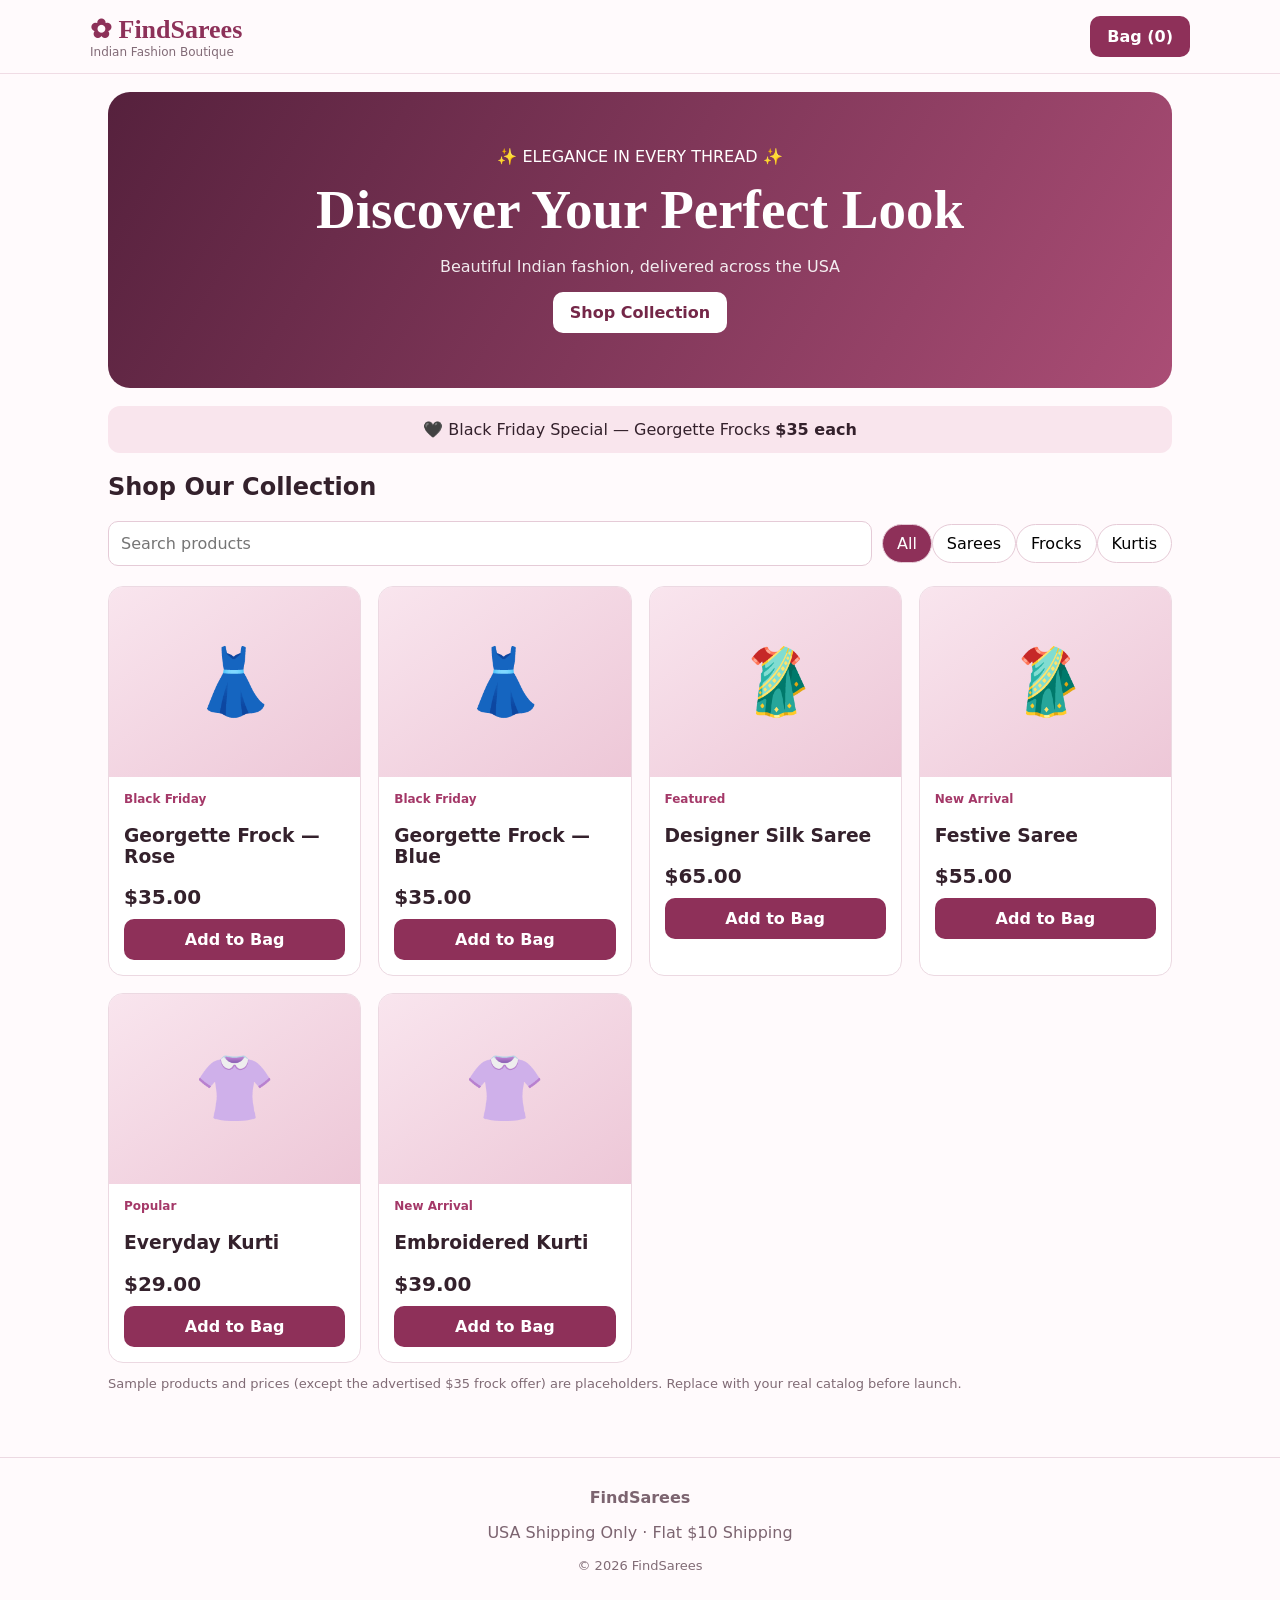
==== index.html @ bdf897e2 "Add files via upload" ====
<!doctype html><html lang="en"><head><meta charset="utf-8"><meta name="viewport" content="width=device-width,initial-scale=1,viewport-fit=cover"><meta name="theme-color" content="#742748"><meta name="description" content="FindSarees Indian fashion boutique — shop sarees, frocks and kurtis in the USA."><link rel="manifest" href="./manifest.webmanifest"><link rel="apple-touch-icon" href="./icons/icon-192.png"><title>FindSarees | Indian Fashion Boutique</title><style>
:root{font-family:system-ui,-apple-system,sans-serif;color:#34212c;background:#fffafc}*{box-sizing:border-box}body{margin:0}button,input{font:inherit}button{cursor:pointer}header{position:sticky;top:0;z-index:4;background:#fffafcf5;border-bottom:1px solid #f0dce5;padding:14px max(16px,calc((100vw - 1100px)/2));display:flex;align-items:center;justify-content:space-between}.logo{font-family:Georgia,serif;color:#8d3159;font-size:26px;font-weight:bold}.small{font-size:12px;color:#826b77}.wrap{max-width:1100px;margin:auto;padding:18px}.hero{border-radius:22px;background:linear-gradient(120deg,#56213d,#aa4d75);color:white;text-align:center;padding:55px 18px}.hero h1{font-family:Georgia,serif;font-size:clamp(32px,6vw,55px);margin:12px 0}.hero p{opacity:.9}.btn{background:#8e3059;color:white;border:0;border-radius:10px;padding:11px 17px;font-weight:700}.hero .btn{background:white;color:#742748}.sale{margin:18px 0;padding:14px;text-align:center;background:#f9e5ed;border-radius:12px}.toolbar{display:flex;gap:10px;flex-wrap:wrap;align-items:center;margin:20px 0}.search{padding:12px;border:1px solid #e5cbd7;border-radius:10px;flex:1;min-width:180px;background:white}.chip{border:1px solid #e6cbd7;background:white;border-radius:24px;padding:9px 14px}.chip.active{background:#8e3059;color:white}.grid{display:grid;grid-template-columns:repeat(auto-fit,minmax(210px,1fr));gap:17px}.item{background:white;border:1px solid #ecd9e2;border-radius:15px;overflow:hidden}.photo{height:190px;background:linear-gradient(145deg,#f9e5ee,#edc7d7);display:grid;place-items:center;font-size:65px}.detail{padding:15px}.tag{font-size:12px;color:#a43868;font-weight:bold}.price{font-size:20px;font-weight:bold}.item .btn{width:100%;margin-top:10px}.cart{position:fixed;inset:0;background:#1d1018a8;z-index:10;display:none;justify-content:flex-end}.cart.open{display:flex}.panel{background:#fffafc;width:min(100%,430px);height:100%;overflow:auto;padding:20px;box-shadow:-6px 0 30px #0002}.cartline{display:flex;justify-content:space-between;align-items:center;border-bottom:1px solid #ead5df;padding:14px 0;gap:12px}.qty button{border:1px solid #e3c5d3;background:white;border-radius:7px;padding:5px 10px}.totals{margin:24px 0;background:#f9e9f0;padding:15px;border-radius:12px}.totalrow{display:flex;justify-content:space-between;margin:9px 0}.muted{color:#806b75;font-size:13px}.footer{text-align:center;padding:30px 10px;color:#7c6470;border-top:1px solid #ecd9e2;margin-top:35px}.topline{display:flex;align-items:center;justify-content:space-between}.plain{border:0;background:transparent;font-size:25px}.install{display:none;margin-left:8px}#toast{position:fixed;bottom:20px;left:50%;transform:translateX(-50%);background:#37202d;color:white;padding:10px 20px;border-radius:12px;display:none;z-index:20}@media(max-width:500px){.hero{padding:36px 12px}.grid{grid-template-columns:repeat(2,minmax(0,1fr));gap:10px}.photo{height:145px}.detail{padding:10px}.logo{font-size:22px}.item h3{font-size:14px;min-height:38px}}
</style></head><body><header><div><div class="logo">✿ FindSarees</div><div class="small">Indian Fashion Boutique</div></div><div><button id="install" class="chip install">Install App</button><button id="cartButton" class="btn">Bag (<span id="count">0</span>)</button></div></header><main class="wrap"><section class="hero"><div>✨ ELEGANCE IN EVERY THREAD ✨</div><h1>Discover Your Perfect Look</h1><p>Beautiful Indian fashion, delivered across the USA</p><button class="btn" onclick="document.getElementById('catalog').scrollIntoView({behavior:'smooth'})">Shop Collection</button></section><div class="sale">🖤 Black Friday Special — Georgette Frocks <strong>$35 each</strong></div><section id="catalog"><h2>Shop Our Collection</h2><div class="toolbar"><input id="search" class="search" type="search" placeholder="Search products" aria-label="Search products"><div id="filters"></div></div><div id="products" class="grid"></div><p class="muted">Sample products and prices (except the advertised $35 frock offer) are placeholders. Replace with your real catalog before launch.</p></section></main><footer class="footer"><strong>FindSarees</strong><p>USA Shipping Only · Flat $10 Shipping</p><p class="muted">© <span id="year"></span> FindSarees</p></footer><div id="cart" class="cart" role="dialog" aria-modal="true" aria-label="Shopping bag"><div class="panel"><div class="topline"><h2>Your Shopping Bag</h2><button id="close" class="plain" aria-label="Close bag">×</button></div><div id="cartItems"></div><div class="totals"><div class="totalrow"><span>Subtotal</span><strong id="subtotal"></strong></div><div class="totalrow"><span>USA Shipping</span><strong id="shipping"></strong></div><hr><div class="totalrow"><strong>Estimated total</strong><strong id="total"></strong></div><p class="muted">Taxes, if applicable, are not included.</p></div><button id="copyOrder" class="btn" style="width:100%">Copy Order Summary</button><p class="muted">Checkout preview only. Payments and order submission are not connected. Do not collect payment information through this demo.</p></div></div><div id="toast" role="status"></div><script src="./app.js" defer></script></body></html>
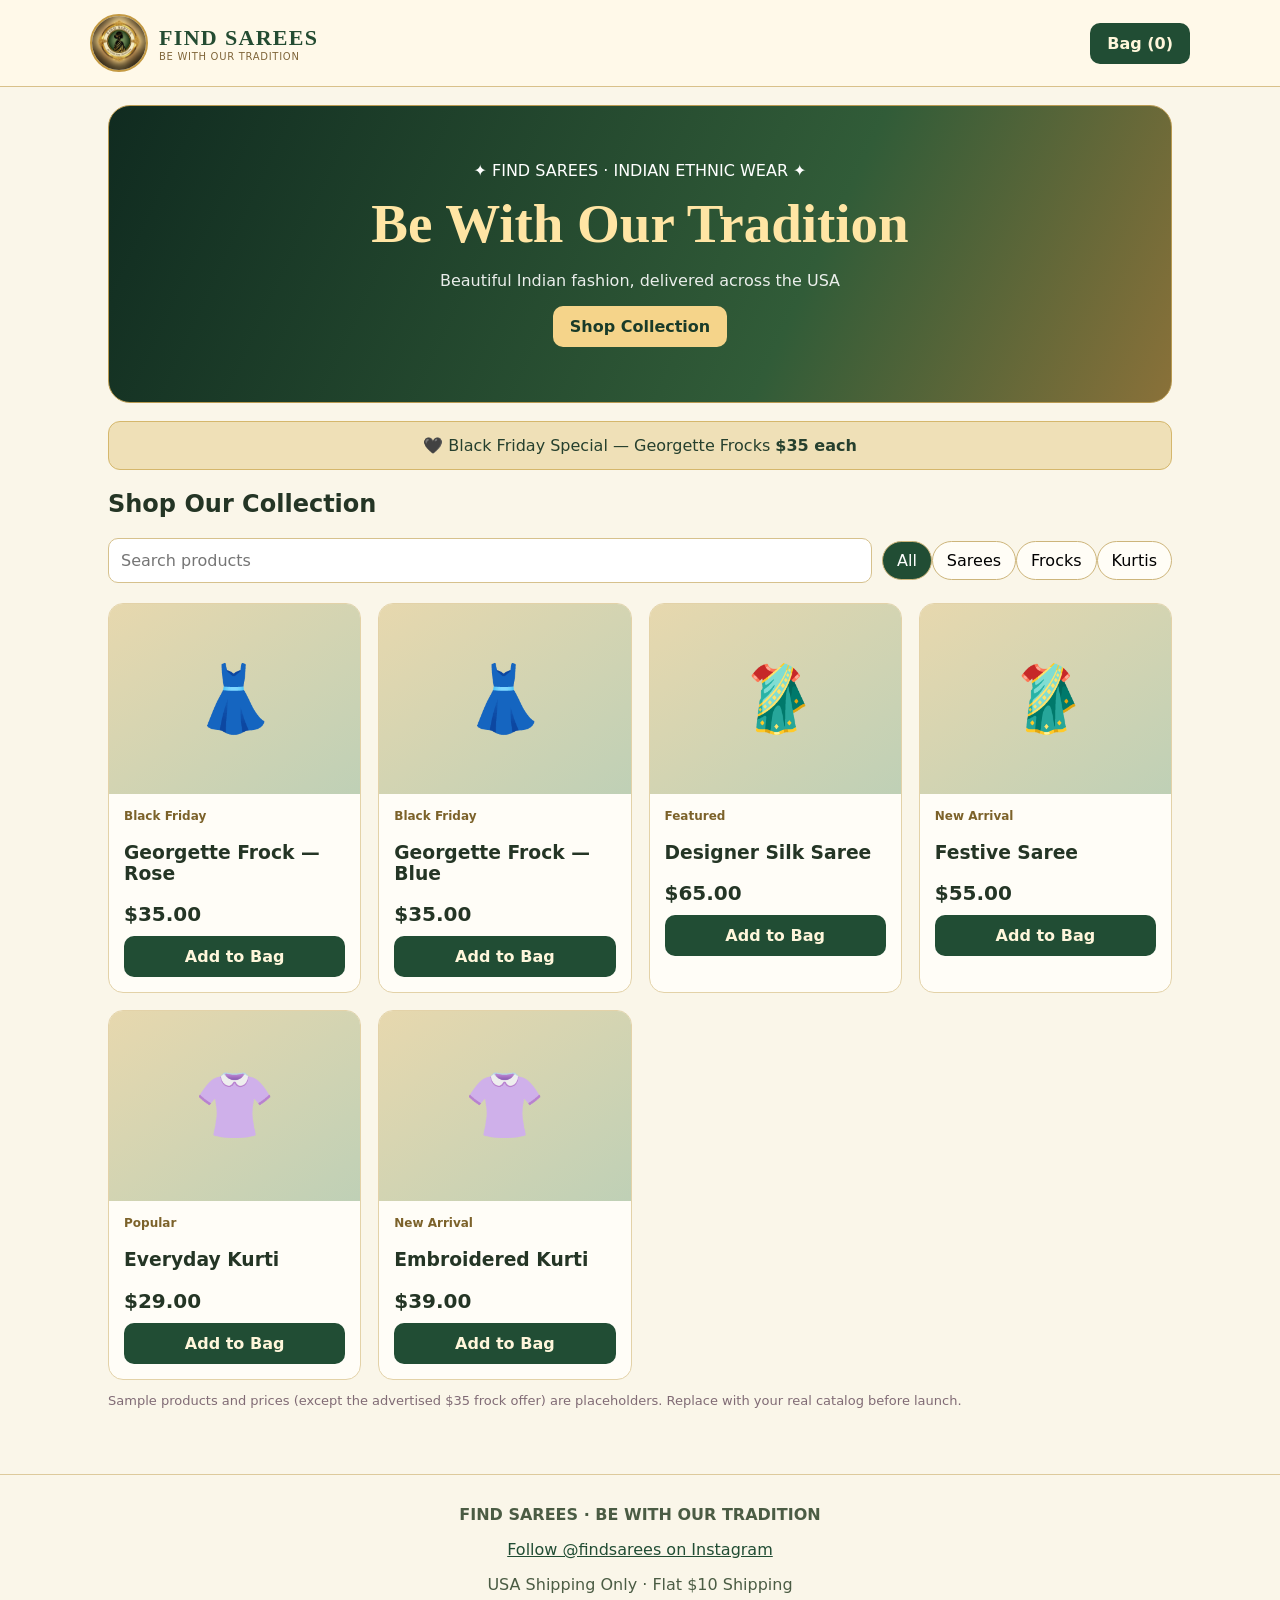
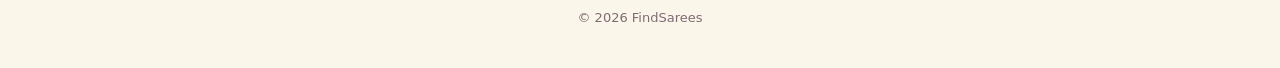
==== commit 1928bc12: "Add files via upload" ====
--- a/index.html
+++ b/index.html
@@ -1,3 +1,6 @@
-<!doctype html><html lang="en"><head><meta charset="utf-8"><meta name="viewport" content="width=device-width,initial-scale=1,viewport-fit=cover"><meta name="theme-color" content="#742748"><meta name="description" content="FindSarees Indian fashion boutique — shop sarees, frocks and kurtis in the USA."><link rel="manifest" href="./manifest.webmanifest"><link rel="apple-touch-icon" href="./icons/icon-192.png"><title>FindSarees | Indian Fashion Boutique</title><style>
-:root{font-family:system-ui,-apple-system,sans-serif;color:#34212c;background:#fffafc}*{box-sizing:border-box}body{margin:0}button,input{font:inherit}button{cursor:pointer}header{position:sticky;top:0;z-index:4;background:#fffafcf5;border-bottom:1px solid #f0dce5;padding:14px max(16px,calc((100vw - 1100px)/2));display:flex;align-items:center;justify-content:space-between}.logo{font-family:Georgia,serif;color:#8d3159;font-size:26px;font-weight:bold}.small{font-size:12px;color:#826b77}.wrap{max-width:1100px;margin:auto;padding:18px}.hero{border-radius:22px;background:linear-gradient(120deg,#56213d,#aa4d75);color:white;text-align:center;padding:55px 18px}.hero h1{font-family:Georgia,serif;font-size:clamp(32px,6vw,55px);margin:12px 0}.hero p{opacity:.9}.btn{background:#8e3059;color:white;border:0;border-radius:10px;padding:11px 17px;font-weight:700}.hero .btn{background:white;color:#742748}.sale{margin:18px 0;padding:14px;text-align:center;background:#f9e5ed;border-radius:12px}.toolbar{display:flex;gap:10px;flex-wrap:wrap;align-items:center;margin:20px 0}.search{padding:12px;border:1px solid #e5cbd7;border-radius:10px;flex:1;min-width:180px;background:white}.chip{border:1px solid #e6cbd7;background:white;border-radius:24px;padding:9px 14px}.chip.active{background:#8e3059;color:white}.grid{display:grid;grid-template-columns:repeat(auto-fit,minmax(210px,1fr));gap:17px}.item{background:white;border:1px solid #ecd9e2;border-radius:15px;overflow:hidden}.photo{height:190px;background:linear-gradient(145deg,#f9e5ee,#edc7d7);display:grid;place-items:center;font-size:65px}.detail{padding:15px}.tag{font-size:12px;color:#a43868;font-weight:bold}.price{font-size:20px;font-weight:bold}.item .btn{width:100%;margin-top:10px}.cart{position:fixed;inset:0;background:#1d1018a8;z-index:10;display:none;justify-content:flex-end}.cart.open{display:flex}.panel{background:#fffafc;width:min(100%,430px);height:100%;overflow:auto;padding:20px;box-shadow:-6px 0 30px #0002}.cartline{display:flex;justify-content:space-between;align-items:center;border-bottom:1px solid #ead5df;padding:14px 0;gap:12px}.qty button{border:1px solid #e3c5d3;background:white;border-radius:7px;padding:5px 10px}.totals{margin:24px 0;background:#f9e9f0;padding:15px;border-radius:12px}.totalrow{display:flex;justify-content:space-between;margin:9px 0}.muted{color:#806b75;font-size:13px}.footer{text-align:center;padding:30px 10px;color:#7c6470;border-top:1px solid #ecd9e2;margin-top:35px}.topline{display:flex;align-items:center;justify-content:space-between}.plain{border:0;background:transparent;font-size:25px}.install{display:none;margin-left:8px}#toast{position:fixed;bottom:20px;left:50%;transform:translateX(-50%);background:#37202d;color:white;padding:10px 20px;border-radius:12px;display:none;z-index:20}@media(max-width:500px){.hero{padding:36px 12px}.grid{grid-template-columns:repeat(2,minmax(0,1fr));gap:10px}.photo{height:145px}.detail{padding:10px}.logo{font-size:22px}.item h3{font-size:14px;min-height:38px}}
-</style></head><body><header><div><div class="logo">✿ FindSarees</div><div class="small">Indian Fashion Boutique</div></div><div><button id="install" class="chip install">Install App</button><button id="cartButton" class="btn">Bag (<span id="count">0</span>)</button></div></header><main class="wrap"><section class="hero"><div>✨ ELEGANCE IN EVERY THREAD ✨</div><h1>Discover Your Perfect Look</h1><p>Beautiful Indian fashion, delivered across the USA</p><button class="btn" onclick="document.getElementById('catalog').scrollIntoView({behavior:'smooth'})">Shop Collection</button></section><div class="sale">🖤 Black Friday Special — Georgette Frocks <strong>$35 each</strong></div><section id="catalog"><h2>Shop Our Collection</h2><div class="toolbar"><input id="search" class="search" type="search" placeholder="Search products" aria-label="Search products"><div id="filters"></div></div><div id="products" class="grid"></div><p class="muted">Sample products and prices (except the advertised $35 frock offer) are placeholders. Replace with your real catalog before launch.</p></section></main><footer class="footer"><strong>FindSarees</strong><p>USA Shipping Only · Flat $10 Shipping</p><p class="muted">© <span id="year"></span> FindSarees</p></footer><div id="cart" class="cart" role="dialog" aria-modal="true" aria-label="Shopping bag"><div class="panel"><div class="topline"><h2>Your Shopping Bag</h2><button id="close" class="plain" aria-label="Close bag">×</button></div><div id="cartItems"></div><div class="totals"><div class="totalrow"><span>Subtotal</span><strong id="subtotal"></strong></div><div class="totalrow"><span>USA Shipping</span><strong id="shipping"></strong></div><hr><div class="totalrow"><strong>Estimated total</strong><strong id="total"></strong></div><p class="muted">Taxes, if applicable, are not included.</p></div><button id="copyOrder" class="btn" style="width:100%">Copy Order Summary</button><p class="muted">Checkout preview only. Payments and order submission are not connected. Do not collect payment information through this demo.</p></div></div><div id="toast" role="status"></div><script src="./app.js" defer></script></body></html>
+<!doctype html><html lang="en"><head><meta charset="utf-8"><meta name="viewport" content="width=device-width,initial-scale=1,viewport-fit=cover"><meta name="theme-color" content="#173b29"><meta name="description" content="FindSarees Indian fashion boutique — shop sarees, frocks and kurtis in the USA."><link rel="manifest" href="./manifest.webmanifest"><link rel="apple-touch-icon" href="./icons/icon-192.png"><title>FindSarees | Indian Fashion Boutique</title><style>
+:root{font-family:system-ui,-apple-system,sans-serif;color:#34212c;background:#faf6e9}*{box-sizing:border-box}body{margin:0}button,input{font:inherit}button{cursor:pointer}header{position:sticky;top:0;z-index:4;background:#faf6e9f5;border-bottom:1px solid #f0dce5;padding:14px max(16px,calc((100vw - 1100px)/2));display:flex;align-items:center;justify-content:space-between}.logo{font-family:Georgia,serif;color:#8d3159;font-size:26px;font-weight:bold}.small{font-size:12px;color:#826b77}.wrap{max-width:1100px;margin:auto;padding:18px}.hero{border-radius:22px;background:linear-gradient(120deg,#56213d,#aa4d75);color:white;text-align:center;padding:55px 18px}.hero h1{font-family:Georgia,serif;font-size:clamp(32px,6vw,55px);margin:12px 0}.hero p{opacity:.9}.btn{background:#8e3059;color:white;border:0;border-radius:10px;padding:11px 17px;font-weight:700}.hero .btn{background:white;color:#173b29}.sale{margin:18px 0;padding:14px;text-align:center;background:#f9e5ed;border-radius:12px}.toolbar{display:flex;gap:10px;flex-wrap:wrap;align-items:center;margin:20px 0}.search{padding:12px;border:1px solid #e5cbd7;border-radius:10px;flex:1;min-width:180px;background:white}.chip{border:1px solid #e6cbd7;background:white;border-radius:24px;padding:9px 14px}.chip.active{background:#8e3059;color:white}.grid{display:grid;grid-template-columns:repeat(auto-fit,minmax(210px,1fr));gap:17px}.item{background:white;border:1px solid #ecd9e2;border-radius:15px;overflow:hidden}.photo{height:190px;background:linear-gradient(145deg,#f9e5ee,#edc7d7);display:grid;place-items:center;font-size:65px}.detail{padding:15px}.tag{font-size:12px;color:#a43868;font-weight:bold}.price{font-size:20px;font-weight:bold}.item .btn{width:100%;margin-top:10px}.cart{position:fixed;inset:0;background:#1d1018a8;z-index:10;display:none;justify-content:flex-end}.cart.open{display:flex}.panel{background:#faf6e9;width:min(100%,430px);height:100%;overflow:auto;padding:20px;box-shadow:-6px 0 30px #0002}.cartline{display:flex;justify-content:space-between;align-items:center;border-bottom:1px solid #ead5df;padding:14px 0;gap:12px}.qty button{border:1px solid #e3c5d3;background:white;border-radius:7px;padding:5px 10px}.totals{margin:24px 0;background:#f9e9f0;padding:15px;border-radius:12px}.totalrow{display:flex;justify-content:space-between;margin:9px 0}.muted{color:#806b75;font-size:13px}.footer{text-align:center;padding:30px 10px;color:#7c6470;border-top:1px solid #ecd9e2;margin-top:35px}.topline{display:flex;align-items:center;justify-content:space-between}.plain{border:0;background:transparent;font-size:25px}.install{display:none;margin-left:8px}#toast{position:fixed;bottom:20px;left:50%;transform:translateX(-50%);background:#37202d;color:white;padding:10px 20px;border-radius:12px;display:none;z-index:20}@media(max-width:500px){.hero{padding:36px 12px}.grid{grid-template-columns:repeat(2,minmax(0,1fr));gap:10px}.photo{height:145px}.detail{padding:10px}.logo{font-size:22px}.item h3{font-size:14px;min-height:38px}}
+
+:root{color:#243525;background:#faf6e9}header{background:#fff9e9f5;border-bottom:1px solid #d9c18a}.brand{display:flex;align-items:center;gap:11px}.brandmark{width:58px;height:58px;object-fit:cover;border-radius:50%;border:2px solid #c49a43}.logo{color:#244c32;font-family:Georgia,serif;letter-spacing:.06em;font-size:22px}.small{color:#80663a;letter-spacing:.07em;font-size:10px}.hero{background:linear-gradient(115deg,#102b20,#315c38 65%,#8a7139);border:1px solid #b99a51}.hero h1{color:#ffe5a4}.btn{background:#214d34;color:#fff6db}.hero .btn{background:#f5d48a;color:#193b29}.sale{background:#efe0b7;color:#26402e;border:1px solid #d5b76c}.chip{border-color:#cdb57b;background:#fffdf6}.chip.active{background:#214d34;color:#fff}.search{border-color:#d6c18d}.item{border-color:#e3d2a8;background:#fffdf7}.photo{background:linear-gradient(145deg,#e7d8ae,#bfd0b6)}.tag{color:#7c622a}.panel{background:#faf6e9}.totals{background:#eee3c8}.footer{color:#4b5c44;border-color:#ddca9c}#toast{background:#173b29}
+@media(max-width:500px){.brandmark{width:45px;height:45px}.logo{font-size:16px}.small{font-size:8px}}
+</style></head><body><header><div><div class="brand"><img src="./findsarees-logo.jpg" alt="Find Sarees ornate gold and green logo" class="brandmark"><div><div class="logo">FIND SAREES</div><div class="small">BE WITH OUR TRADITION</div></div></div></div><div><button id="install" class="chip install">Install App</button><button id="cartButton" class="btn">Bag (<span id="count">0</span>)</button></div></header><main class="wrap"><section class="hero"><div>✦ FIND SAREES · INDIAN ETHNIC WEAR ✦</div><h1>Be With Our Tradition</h1><p>Beautiful Indian fashion, delivered across the USA</p><button class="btn" onclick="document.getElementById('catalog').scrollIntoView({behavior:'smooth'})">Shop Collection</button></section><div class="sale">🖤 Black Friday Special — Georgette Frocks <strong>$35 each</strong></div><section id="catalog"><h2>Shop Our Collection</h2><div class="toolbar"><input id="search" class="search" type="search" placeholder="Search products" aria-label="Search products"><div id="filters"></div></div><div id="products" class="grid"></div><p class="muted">Sample products and prices (except the advertised $35 frock offer) are placeholders. Replace with your real catalog before launch.</p></section></main><footer class="footer"><strong>FIND SAREES · BE WITH OUR TRADITION</strong><p><a href="https://www.instagram.com/findsarees/" target="_blank" rel="noopener noreferrer" style="color:#214d34">Follow @findsarees on Instagram</a></p><p>USA Shipping Only · Flat $10 Shipping</p><p class="muted">© <span id="year"></span> FindSarees</p></footer><div id="cart" class="cart" role="dialog" aria-modal="true" aria-label="Shopping bag"><div class="panel"><div class="topline"><h2>Your Shopping Bag</h2><button id="close" class="plain" aria-label="Close bag">×</button></div><div id="cartItems"></div><div class="totals"><div class="totalrow"><span>Subtotal</span><strong id="subtotal"></strong></div><div class="totalrow"><span>USA Shipping</span><strong id="shipping"></strong></div><hr><div class="totalrow"><strong>Estimated total</strong><strong id="total"></strong></div><p class="muted">Taxes, if applicable, are not included.</p></div><button id="copyOrder" class="btn" style="width:100%">Copy Order Summary</button><p class="muted">Checkout preview only. Payments and order submission are not connected. Do not collect payment information through this demo.</p></div></div><div id="toast" role="status"></div><script src="./app.js" defer></script></body></html>
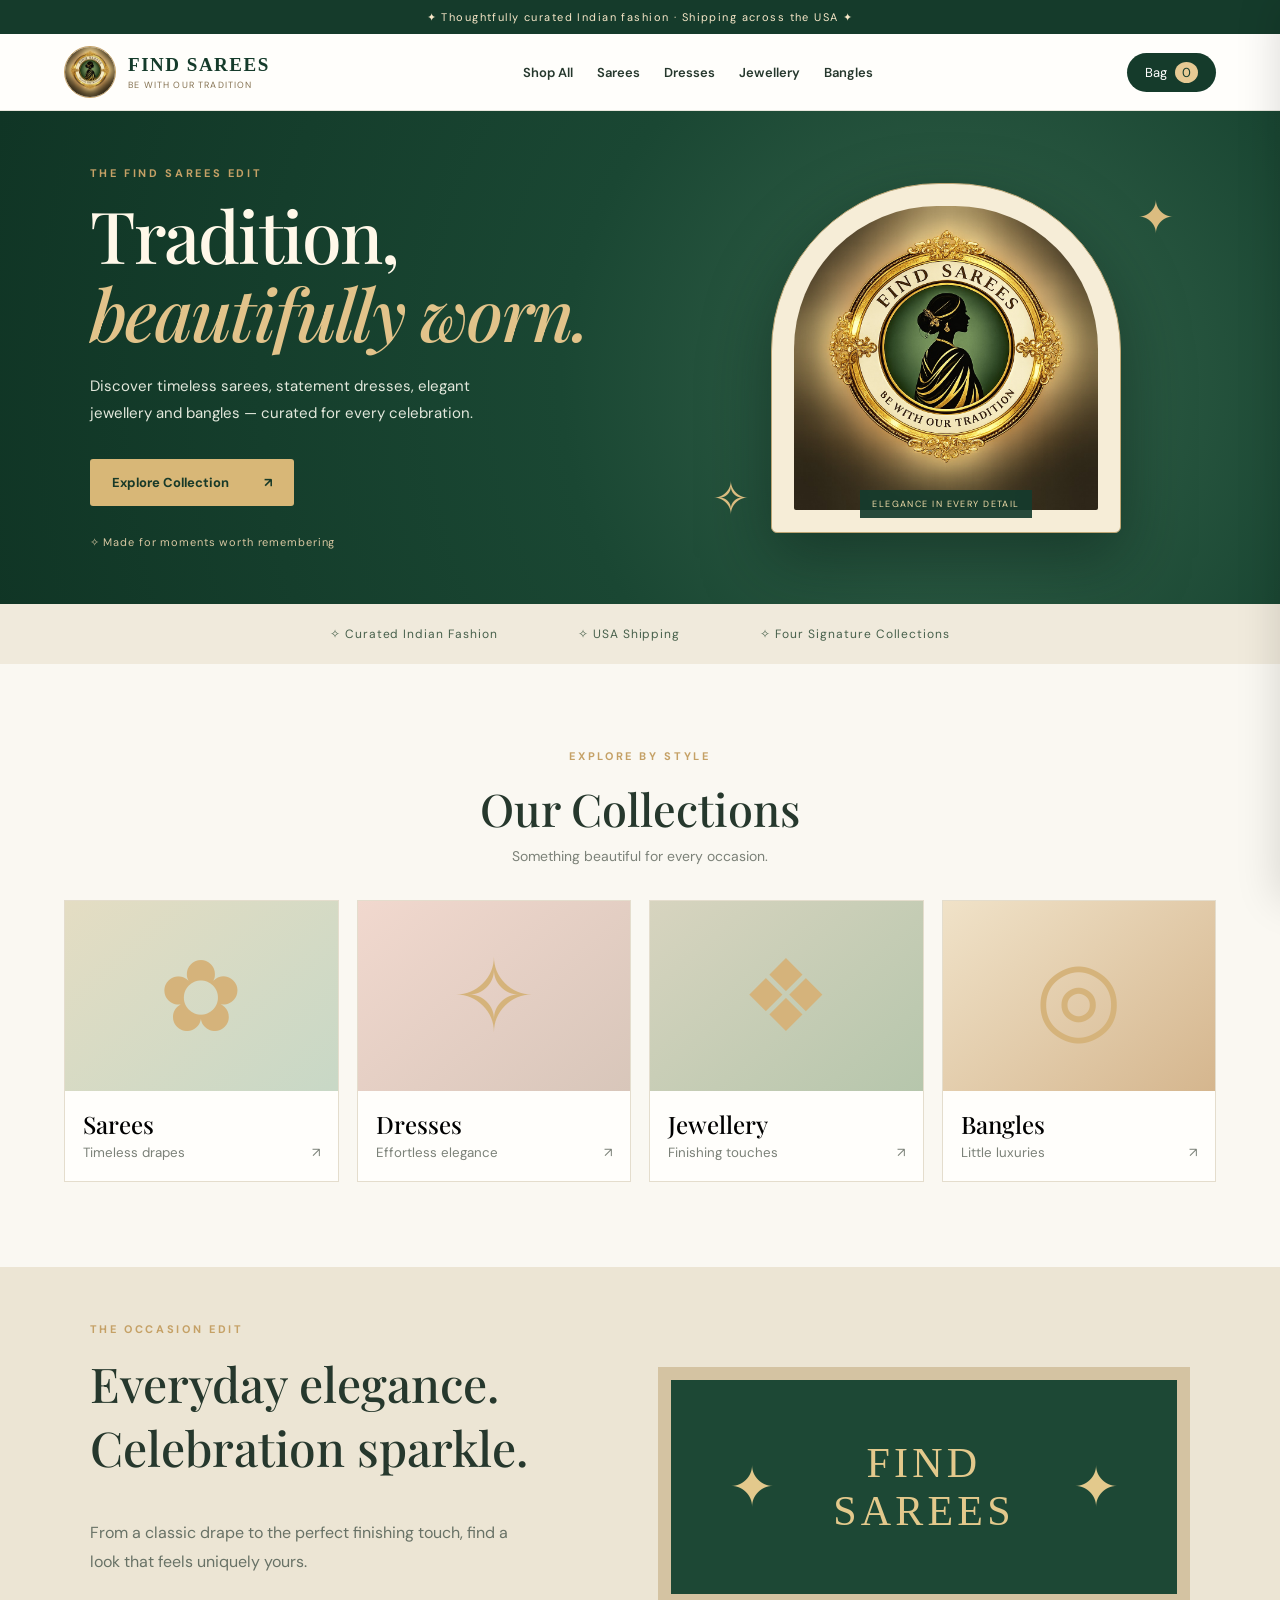
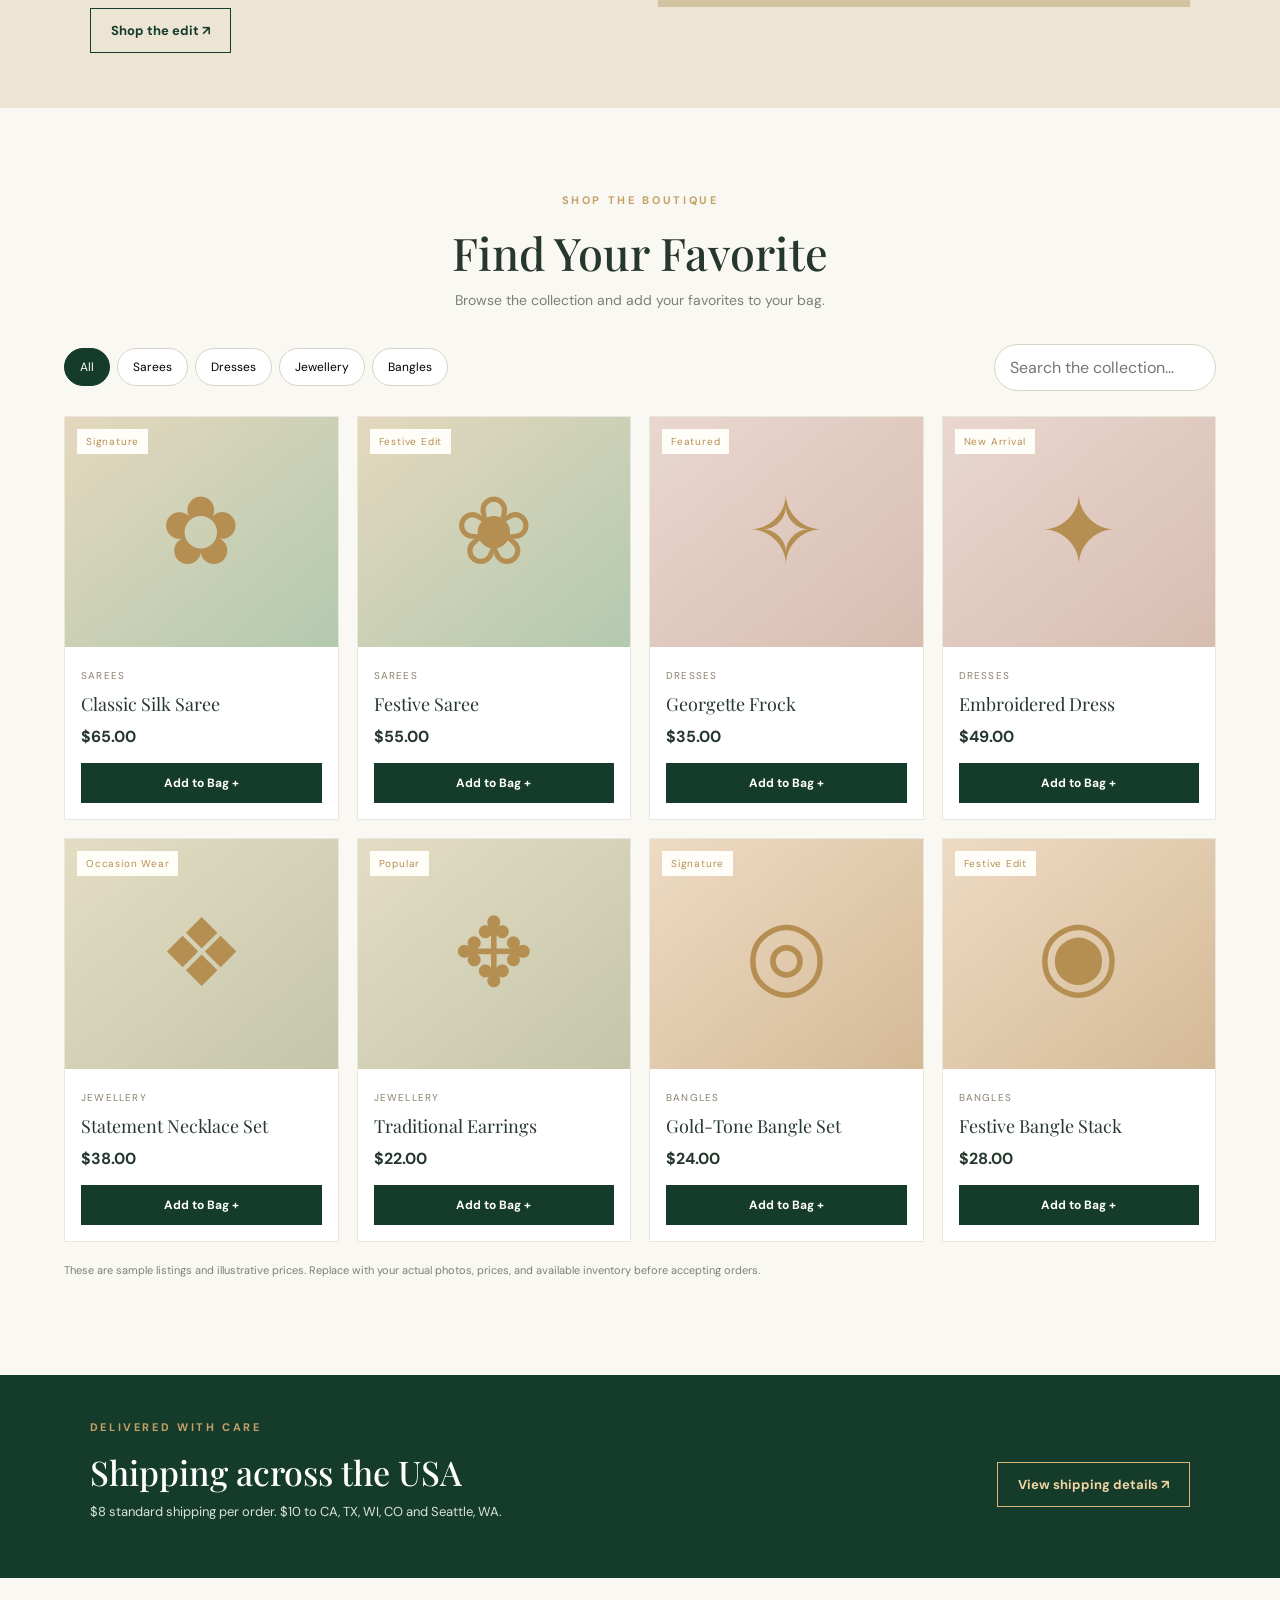
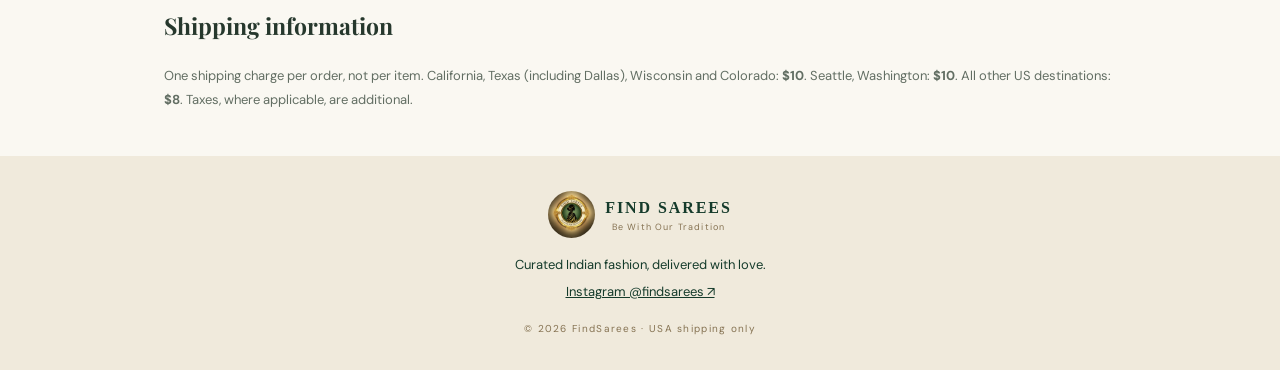
==== commit caab80e9: "Add files via upload" ====
--- a/index.html
+++ b/index.html
@@ -1,6 +1,12 @@
-<!doctype html><html lang="en"><head><meta charset="utf-8"><meta name="viewport" content="width=device-width,initial-scale=1,viewport-fit=cover"><meta name="theme-color" content="#173b29"><meta name="description" content="FindSarees Indian fashion boutique — shop sarees, frocks and kurtis in the USA."><link rel="manifest" href="./manifest.webmanifest"><link rel="apple-touch-icon" href="./icons/icon-192.png"><title>FindSarees | Indian Fashion Boutique</title><style>
-:root{font-family:system-ui,-apple-system,sans-serif;color:#34212c;background:#faf6e9}*{box-sizing:border-box}body{margin:0}button,input{font:inherit}button{cursor:pointer}header{position:sticky;top:0;z-index:4;background:#faf6e9f5;border-bottom:1px solid #f0dce5;padding:14px max(16px,calc((100vw - 1100px)/2));display:flex;align-items:center;justify-content:space-between}.logo{font-family:Georgia,serif;color:#8d3159;font-size:26px;font-weight:bold}.small{font-size:12px;color:#826b77}.wrap{max-width:1100px;margin:auto;padding:18px}.hero{border-radius:22px;background:linear-gradient(120deg,#56213d,#aa4d75);color:white;text-align:center;padding:55px 18px}.hero h1{font-family:Georgia,serif;font-size:clamp(32px,6vw,55px);margin:12px 0}.hero p{opacity:.9}.btn{background:#8e3059;color:white;border:0;border-radius:10px;padding:11px 17px;font-weight:700}.hero .btn{background:white;color:#173b29}.sale{margin:18px 0;padding:14px;text-align:center;background:#f9e5ed;border-radius:12px}.toolbar{display:flex;gap:10px;flex-wrap:wrap;align-items:center;margin:20px 0}.search{padding:12px;border:1px solid #e5cbd7;border-radius:10px;flex:1;min-width:180px;background:white}.chip{border:1px solid #e6cbd7;background:white;border-radius:24px;padding:9px 14px}.chip.active{background:#8e3059;color:white}.grid{display:grid;grid-template-columns:repeat(auto-fit,minmax(210px,1fr));gap:17px}.item{background:white;border:1px solid #ecd9e2;border-radius:15px;overflow:hidden}.photo{height:190px;background:linear-gradient(145deg,#f9e5ee,#edc7d7);display:grid;place-items:center;font-size:65px}.detail{padding:15px}.tag{font-size:12px;color:#a43868;font-weight:bold}.price{font-size:20px;font-weight:bold}.item .btn{width:100%;margin-top:10px}.cart{position:fixed;inset:0;background:#1d1018a8;z-index:10;display:none;justify-content:flex-end}.cart.open{display:flex}.panel{background:#faf6e9;width:min(100%,430px);height:100%;overflow:auto;padding:20px;box-shadow:-6px 0 30px #0002}.cartline{display:flex;justify-content:space-between;align-items:center;border-bottom:1px solid #ead5df;padding:14px 0;gap:12px}.qty button{border:1px solid #e3c5d3;background:white;border-radius:7px;padding:5px 10px}.totals{margin:24px 0;background:#f9e9f0;padding:15px;border-radius:12px}.totalrow{display:flex;justify-content:space-between;margin:9px 0}.muted{color:#806b75;font-size:13px}.footer{text-align:center;padding:30px 10px;color:#7c6470;border-top:1px solid #ecd9e2;margin-top:35px}.topline{display:flex;align-items:center;justify-content:space-between}.plain{border:0;background:transparent;font-size:25px}.install{display:none;margin-left:8px}#toast{position:fixed;bottom:20px;left:50%;transform:translateX(-50%);background:#37202d;color:white;padding:10px 20px;border-radius:12px;display:none;z-index:20}@media(max-width:500px){.hero{padding:36px 12px}.grid{grid-template-columns:repeat(2,minmax(0,1fr));gap:10px}.photo{height:145px}.detail{padding:10px}.logo{font-size:22px}.item h3{font-size:14px;min-height:38px}}
-
-:root{color:#243525;background:#faf6e9}header{background:#fff9e9f5;border-bottom:1px solid #d9c18a}.brand{display:flex;align-items:center;gap:11px}.brandmark{width:58px;height:58px;object-fit:cover;border-radius:50%;border:2px solid #c49a43}.logo{color:#244c32;font-family:Georgia,serif;letter-spacing:.06em;font-size:22px}.small{color:#80663a;letter-spacing:.07em;font-size:10px}.hero{background:linear-gradient(115deg,#102b20,#315c38 65%,#8a7139);border:1px solid #b99a51}.hero h1{color:#ffe5a4}.btn{background:#214d34;color:#fff6db}.hero .btn{background:#f5d48a;color:#193b29}.sale{background:#efe0b7;color:#26402e;border:1px solid #d5b76c}.chip{border-color:#cdb57b;background:#fffdf6}.chip.active{background:#214d34;color:#fff}.search{border-color:#d6c18d}.item{border-color:#e3d2a8;background:#fffdf7}.photo{background:linear-gradient(145deg,#e7d8ae,#bfd0b6)}.tag{color:#7c622a}.panel{background:#faf6e9}.totals{background:#eee3c8}.footer{color:#4b5c44;border-color:#ddca9c}#toast{background:#173b29}
-@media(max-width:500px){.brandmark{width:45px;height:45px}.logo{font-size:16px}.small{font-size:8px}}
-</style></head><body><header><div><div class="brand"><img src="./findsarees-logo.jpg" alt="Find Sarees ornate gold and green logo" class="brandmark"><div><div class="logo">FIND SAREES</div><div class="small">BE WITH OUR TRADITION</div></div></div></div><div><button id="install" class="chip install">Install App</button><button id="cartButton" class="btn">Bag (<span id="count">0</span>)</button></div></header><main class="wrap"><section class="hero"><div>✦ FIND SAREES · INDIAN ETHNIC WEAR ✦</div><h1>Be With Our Tradition</h1><p>Beautiful Indian fashion, delivered across the USA</p><button class="btn" onclick="document.getElementById('catalog').scrollIntoView({behavior:'smooth'})">Shop Collection</button></section><div class="sale">🖤 Black Friday Special — Georgette Frocks <strong>$35 each</strong></div><section id="catalog"><h2>Shop Our Collection</h2><div class="toolbar"><input id="search" class="search" type="search" placeholder="Search products" aria-label="Search products"><div id="filters"></div></div><div id="products" class="grid"></div><p class="muted">Sample products and prices (except the advertised $35 frock offer) are placeholders. Replace with your real catalog before launch.</p></section></main><footer class="footer"><strong>FIND SAREES · BE WITH OUR TRADITION</strong><p><a href="https://www.instagram.com/findsarees/" target="_blank" rel="noopener noreferrer" style="color:#214d34">Follow @findsarees on Instagram</a></p><p>USA Shipping Only · Flat $10 Shipping</p><p class="muted">© <span id="year"></span> FindSarees</p></footer><div id="cart" class="cart" role="dialog" aria-modal="true" aria-label="Shopping bag"><div class="panel"><div class="topline"><h2>Your Shopping Bag</h2><button id="close" class="plain" aria-label="Close bag">×</button></div><div id="cartItems"></div><div class="totals"><div class="totalrow"><span>Subtotal</span><strong id="subtotal"></strong></div><div class="totalrow"><span>USA Shipping</span><strong id="shipping"></strong></div><hr><div class="totalrow"><strong>Estimated total</strong><strong id="total"></strong></div><p class="muted">Taxes, if applicable, are not included.</p></div><button id="copyOrder" class="btn" style="width:100%">Copy Order Summary</button><p class="muted">Checkout preview only. Payments and order submission are not connected. Do not collect payment information through this demo.</p></div></div><div id="toast" role="status"></div><script src="./app.js" defer></script></body></html>
+<!doctype html><html lang="en"><head><meta charset="utf-8"><meta name="viewport" content="width=device-width,initial-scale=1"><meta name="theme-color" content="#153b2b"><meta name="description" content="FindSarees | Sarees, dresses, jewellery and bangles. Indian fashion across the USA."><link rel="manifest" href="./manifest.webmanifest"><link rel="apple-touch-icon" href="./icons/icon-192.png"><title>FindSarees — Be With Our Tradition</title><link rel="preconnect" href="https://fonts.googleapis.com"><link rel="preconnect" href="https://fonts.gstatic.com" crossorigin><link href="https://fonts.googleapis.com/css2?family=DM+Sans:wght@400;500;600;700&family=Playfair+Display:wght@500;600;700&display=swap" rel="stylesheet"><link rel="stylesheet" href="./style.css"></head><body>
+<div class="announcement">✦ Thoughtfully curated Indian fashion · Shipping across the USA ✦</div>
+<header class="header"><a class="brand" href="#home"><img src="./findsarees-logo.jpg" alt="FindSarees logo"><span><b>FIND SAREES</b><small>BE WITH OUR TRADITION</small></span></a><nav class="desktop-nav" aria-label="Shop categories"><a href="#catalog" data-nav="All">Shop All</a><a href="#catalog" data-nav="Sarees">Sarees</a><a href="#catalog" data-nav="Dresses">Dresses</a><a href="#catalog" data-nav="Jewellery">Jewellery</a><a href="#catalog" data-nav="Bangles">Bangles</a></nav><div class="header-actions"><button id="install" class="text-button" hidden>Install</button><button id="openCart" class="bag-btn" aria-label="Open shopping bag">Bag <span id="bagCount">0</span></button></div></header>
+<main id="home"><section class="hero"><div class="hero-content"><p class="eyebrow">THE FIND SAREES EDIT</p><h1>Tradition,<br><em>beautifully worn.</em></h1><p>Discover timeless sarees, statement dresses, elegant jewellery and bangles — curated for every celebration.</p><a href="#catalog" class="gold-button">Explore Collection <span aria-hidden="true">↗</span></a><div class="hero-note">✧ Made for moments worth remembering</div></div><div class="hero-art"><div class="art-frame"><img src="./findsarees-logo.jpg" alt="FindSarees brand emblem"><div class="art-caption">ELEGANCE IN EVERY DETAIL</div></div><span class="sparkle s1">✦</span><span class="sparkle s2">✧</span></div></section>
+<section class="promise" aria-label="Shopping benefits"><span>✧ Curated Indian Fashion</span><span>✧ USA Shipping</span><span>✧ Four Signature Collections</span></section>
+<section class="section" id="collections"><div class="section-head"><p class="eyebrow">EXPLORE BY STYLE</p><h2>Our Collections</h2><p>Something beautiful for every occasion.</p></div><div class="category-grid"><button class="category-card" data-category="Sarees"><span class="category-art sarees">✿</span><strong>Sarees</strong><small>Timeless drapes <span>↗</span></small></button><button class="category-card" data-category="Dresses"><span class="category-art dresses">✧</span><strong>Dresses</strong><small>Effortless elegance <span>↗</span></small></button><button class="category-card" data-category="Jewellery"><span class="category-art jewellery">❖</span><strong>Jewellery</strong><small>Finishing touches <span>↗</span></small></button><button class="category-card" data-category="Bangles"><span class="category-art bangles">◎</span><strong>Bangles</strong><small>Little luxuries <span>↗</span></small></button></div></section>
+<section class="feature"><div><p class="eyebrow">THE OCCASION EDIT</p><h2>Everyday elegance.<br>Celebration sparkle.</h2><p>From a classic drape to the perfect finishing touch, find a look that feels uniquely yours.</p><a class="outline-button" href="#catalog">Shop the edit ↗</a></div><div class="feature-pattern">✦<span>FIND<br>SAREES</span>✦</div></section>
+<section class="section catalog-section" id="catalog"><div class="section-head"><p class="eyebrow">SHOP THE BOUTIQUE</p><h2>Find Your Favorite</h2><p>Browse the collection and add your favorites to your bag.</p></div><div class="catalog-tools"><div class="filters" id="filters" aria-label="Filter products"></div><input id="search" type="search" placeholder="Search the collection..." aria-label="Search products"></div><div id="productGrid" class="product-grid"></div><p class="demo-note">These are sample listings and illustrative prices. Replace with your actual photos, prices, and available inventory before accepting orders.</p></section>
+<section class="shipping-banner"><div><p class="eyebrow">DELIVERED WITH CARE</p><h2>Shipping across the USA</h2><p>$8 standard shipping per order. $10 to CA, TX, WI, CO and Seattle, WA.</p></div><a href="#shipping-info" class="outline-button">View shipping details ↗</a></section>
+<section class="shipping-info" id="shipping-info"><h3>Shipping information</h3><p>One shipping charge per order, not per item. California, Texas (including Dallas), Wisconsin and Colorado: <b>$10</b>. Seattle, Washington: <b>$10</b>. All other US destinations: <b>$8</b>. Taxes, where applicable, are additional.</p></section></main>
+<footer><div><img src="./findsarees-logo.jpg" alt="FindSarees"><div><b>FIND SAREES</b><small>Be With Our Tradition</small></div></div><p>Curated Indian fashion, delivered with love.</p><a href="https://www.instagram.com/findsarees/" target="_blank" rel="noopener noreferrer">Instagram @findsarees ↗</a><small>© <span id="year"></span> FindSarees · USA shipping only</small></footer>
+<div class="overlay" id="overlay" hidden></div><aside id="cartDrawer" class="cart-drawer" role="dialog" aria-modal="true" aria-label="Shopping bag" aria-hidden="true"><div class="drawer-top"><div><p class="eyebrow">YOUR SELECTION</p><h2>Shopping Bag <span id="cartCount">(0)</span></h2></div><button id="closeCart" class="close-btn" aria-label="Close shopping bag">×</button></div><div id="cartItems" class="cart-items"></div><div class="cart-bottom"><label for="shipState">Shipping destination (USA)</label><select id="shipState"></select><label for="shipCity">City (required for Washington)</label><input id="shipCity" type="text" placeholder="e.g. Seattle"><p id="shipMessage" class="ship-message"></p><div class="summary-line"><span>Subtotal</span><b id="subtotal">$0.00</b></div><div class="summary-line"><span>Shipping</span><b id="shipping">—</b></div><div class="summary-line grand"><span>Estimated total</span><b id="total">$0.00</b></div><p class="tax-note">Taxes are not included. Final shipping must be verified at checkout.</p><button id="copyOrder" class="checkout-btn">Copy Order Summary</button><p class="demo-note">Demo storefront only. Payments are not connected. Do not collect card details here.</p></div></aside><div id="toast" role="status" aria-live="polite"></div><script src="./app.js" defer></script></body></html>
--- a/style.css
+++ b/style.css
@@ -0,0 +1 @@
+:root{--green:#153b2b;--green2:#23533b;--gold:#c5a166;--cream:#faf8f2;--ink:#26382d;--muted:#7b8178;--line:#e8e6dd}*{box-sizing:border-box}html{scroll-behavior:smooth}body{margin:0;background:var(--cream);color:var(--ink);font-family:'DM Sans',sans-serif}button,input,select{font:inherit}button{cursor:pointer}a{color:inherit;text-decoration:none}h1,h2,h3,p{margin-top:0}h1,h2,h3{font-family:'Playfair Display',Georgia,serif}.announcement{background:var(--green);color:#f7e7c8;text-align:center;font-size:11px;letter-spacing:.13em;padding:10px}.header{background:#fffefb;position:sticky;top:0;z-index:20;display:flex;align-items:center;justify-content:space-between;padding:12px max(5%,calc((100vw - 1200px)/2));border-bottom:1px solid var(--line);gap:18px}.brand{display:flex;align-items:center;gap:12px;flex-shrink:0}.brand img{height:52px;width:52px;object-fit:cover;border-radius:50%;border:1px solid var(--gold)}.brand b{font-family:Georgia,serif;font-size:19px;letter-spacing:.08em;color:var(--green)}.brand small,footer small{display:block;font-size:9px;letter-spacing:.13em;color:#857252;margin-top:3px}.desktop-nav{display:flex;gap:24px;font-size:13px;font-weight:600}.desktop-nav a:hover{color:#a77c37}.header-actions{display:flex;gap:12px;align-items:center}.bag-btn{background:var(--green);color:white;border:0;border-radius:100px;padding:11px 18px;font-size:13px;white-space:nowrap}.bag-btn span{background:#e6c993;color:var(--green);border-radius:50%;padding:2px 7px;margin-left:5px}.text-button{background:transparent;border:0;color:var(--green);font-size:13px}.hero{min-height:490px;background:radial-gradient(circle at 75% 55%,#35644b 0%,#1a4733 40%,#103525 100%);color:#fff8e9;display:grid;grid-template-columns:1.15fr 1fr;align-items:center;overflow:hidden;padding:55px max(7%,calc((100vw - 1150px)/2));gap:50px}.eyebrow{font-size:11px;letter-spacing:.24em;font-weight:700;color:var(--gold);margin-bottom:15px}.hero h1{font-size:clamp(42px,5.6vw,78px);line-height:1.09;letter-spacing:-.025em;margin-bottom:22px;font-weight:500}.hero h1 em{font-weight:500;color:#e2c38a}.hero-content>p:not(.eyebrow){max-width:440px;color:#e3e8dc;line-height:1.8;font-size:15px}.gold-button{display:inline-flex;align-items:center;gap:35px;background:#d8b777;color:#183a29;padding:15px 22px;font-weight:700;font-size:13px;margin-top:17px;border-radius:3px}.hero-note{font-size:11px;color:#d8c7a2;margin-top:29px;letter-spacing:.08em}.hero-art{position:relative;display:grid;place-items:center;min-height:380px}.art-frame{width:min(100%,350px);aspect-ratio:1;border-radius:48% 48% 6px 6px;border:1px solid #bda574;background:#f6edd7;display:grid;place-items:center;padding:22px;box-shadow:0 25px 65px #071e1680;position:relative}.art-frame img{width:100%;height:100%;object-fit:cover;border-radius:47% 47% 2px 2px}.art-caption{position:absolute;bottom:14px;background:#143b2ce8;color:#f0dca9;padding:8px 12px;font-size:9px;letter-spacing:.16em}.sparkle{position:absolute;color:#dbbc80;font-size:45px}.s1{top:20px;right:15px}.s2{bottom:20px;left:10px}.promise{display:flex;justify-content:center;gap:80px;padding:22px 15px;background:#f0eadc;color:#47604b;font-size:12px;letter-spacing:.08em}.section{max-width:1200px;margin:0 auto;padding:85px 24px}.section-head{text-align:center;margin-bottom:35px}.section-head h2{font-size:clamp(30px,4vw,45px);font-weight:500;margin-bottom:9px}.section-head>p:last-child{color:var(--muted);font-size:14px}.category-grid{display:grid;grid-template-columns:repeat(4,1fr);gap:18px}.category-card{text-align:left;border:1px solid #e4ddcd;background:#fffefb;padding:0 0 20px;overflow:hidden}.category-card:hover{transform:translateY(-3px);box-shadow:0 12px 28px #152c1d18}.category-art{display:grid;place-items:center;height:190px;font-family:Georgia,serif;font-size:100px;color:#d5b37b}.sarees{background:linear-gradient(140deg,#e4ddc3,#c8d8c6)}.dresses{background:linear-gradient(140deg,#f1d8ce,#d8c6ba)}.jewellery{background:linear-gradient(140deg,#d7d4bf,#b6c6ac)}.bangles{background:linear-gradient(140deg,#f0e2c8,#d5b68e)}.category-card strong{display:block;font-family:'Playfair Display',serif;font-size:24px;font-weight:500;margin:17px 18px 4px}.category-card small{display:flex;justify-content:space-between;margin:0 18px;color:var(--muted)}.feature{background:#ece5d4;display:grid;grid-template-columns:1fr 1fr;align-items:center;gap:35px;padding:55px max(7%,calc((100vw - 1150px)/2))}.feature h2{font-size:clamp(30px,4vw,48px);font-weight:500}.feature p:not(.eyebrow){line-height:1.8;color:#687266;max-width:420px}.outline-button{display:inline-block;border:1px solid var(--green);color:var(--green);padding:13px 20px;font-size:13px;font-weight:700;margin-top:15px}.feature-pattern{background:#1d4835;color:#e3c98c;min-height:240px;display:flex;justify-content:space-evenly;align-items:center;font-size:55px;border:13px solid #d4c3a2}.feature-pattern span{font:42px Georgia,serif;text-align:center;letter-spacing:.1em}.catalog-tools{display:flex;justify-content:space-between;gap:15px;margin:35px 0 25px;align-items:center}.filters{display:flex;gap:7px;flex-wrap:wrap}.filters button{border:1px solid #d8d4c7;background:#fff;padding:10px 15px;border-radius:30px;font-size:12px}.filters button.active{background:var(--green);color:white;border-color:var(--green)}#search{padding:12px 15px;border:1px solid #d8d4c7;border-radius:30px;background:white;min-width:200px}.product-grid{display:grid;grid-template-columns:repeat(4,1fr);gap:18px}.product{background:#fff;border:1px solid var(--line);overflow:hidden}.product-art{height:230px;display:grid;place-items:center;font-family:Georgia,serif;font-size:95px;color:#b58e52;position:relative}.product-art.saree{background:linear-gradient(140deg,#e4d8bd,#b3c9ae)}.product-art.dress{background:linear-gradient(140deg,#e9d7cf,#d7bdb0)}.product-art.jewel{background:linear-gradient(140deg,#e3ddc3,#c4c5a9)}.product-art.bangle{background:linear-gradient(140deg,#eedbc4,#d4b996)}.product-art small{position:absolute;left:12px;top:12px;background:#fffdf8;padding:6px 9px;font:10px 'DM Sans',sans-serif;letter-spacing:.08em}.product-detail{padding:16px}.product-detail>small{color:#8a826d;font-size:10px;letter-spacing:.12em}.product-detail h3{font:18px 'Playfair Display',serif;margin:8px 0 10px}.product-detail .price{font-weight:700;font-size:16px}.product-detail button{width:100%;margin-top:16px;background:var(--green);color:white;border:0;padding:12px;font-size:12px;font-weight:700}.demo-note{font-size:11px;color:#7a8179;line-height:1.6}.catalog-section>.demo-note{margin-top:20px}.shipping-banner{background:var(--green);color:white;padding:45px max(7%,calc((100vw - 1150px)/2));display:flex;justify-content:space-between;align-items:center;gap:25px}.shipping-banner h2{font-size:34px;font-weight:500;margin-bottom:8px}.shipping-banner p:last-child{color:#d9e4d9;font-size:13px}.shipping-banner .outline-button{border-color:#d8b777;color:#f1d5a3;white-space:nowrap}.shipping-info{max-width:1000px;padding:32px 24px;margin:auto}.shipping-info h3{font-size:23px}.shipping-info p{font-size:13px;line-height:1.8;color:#626e63}footer{background:#f0eadc;text-align:center;padding:35px 20px;color:var(--green)}footer>div{display:flex;justify-content:center;align-items:center;gap:10px}footer img{width:47px;height:47px;border-radius:50%;object-fit:cover}footer b{font-family:Georgia,serif;letter-spacing:.12em}footer p{margin:18px 0 10px;font-size:13px}footer a{display:block;font-size:13px;text-decoration:underline;margin-bottom:22px}footer>small{font-size:10px}.overlay{position:fixed;inset:0;background:#061d15aa;z-index:29}.cart-drawer{position:fixed;right:0;top:0;bottom:0;width:min(100%,470px);background:#fffefb;z-index:30;display:flex;flex-direction:column;transform:translateX(102%);transition:transform .25s;box-shadow:-12px 0 40px #0002}.cart-drawer.open{transform:translateX(0)}.drawer-top{display:flex;align-items:start;justify-content:space-between;padding:25px;border-bottom:1px solid var(--line)}.drawer-top h2{margin:0;font-size:27px}.close-btn{border:0;background:none;font-size:32px}.cart-items{flex:1;overflow:auto;padding:10px 25px}.cart-item{display:flex;justify-content:space-between;gap:12px;border-bottom:1px solid var(--line);padding:18px 0}.cart-item h3{font-size:17px;margin-bottom:7px}.cart-item small{color:var(--muted)}.qty{display:flex;align-items:center;gap:9px;margin-top:10px}.qty button{background:#f2eee4;border:0;width:27px;height:27px}.cart-bottom{padding:20px 25px;overflow:auto;border-top:1px solid var(--line)}.cart-bottom label{font-size:12px;font-weight:700;display:block;margin-bottom:7px}.cart-bottom select,.cart-bottom input{width:100%;padding:10px;border:1px solid #d9d8ce;background:white;margin-bottom:12px}.ship-message{font-size:11px;color:#8a5b22;margin:0 0 10px}.summary-line{display:flex;justify-content:space-between;font-size:13px;margin:10px 0}.summary-line.grand{border-top:1px solid var(--line);padding-top:13px;font-size:17px}.tax-note{font-size:11px;color:var(--muted)}.checkout-btn{width:100%;border:0;background:var(--green);color:white;padding:15px;font-weight:700}.cart-bottom>.demo-note{text-align:center;margin-top:12px}#toast{position:fixed;bottom:20px;left:50%;transform:translateX(-50%);z-index:50;background:#183b2b;color:white;padding:12px 18px;border-radius:8px;display:none;font-size:13px}@media(max-width:900px){.desktop-nav{display:none}.hero{grid-template-columns:1fr 1fr;padding:50px 5%;gap:20px}.category-grid,.product-grid{grid-template-columns:repeat(2,1fr)}.promise{gap:18px;flex-wrap:wrap}.feature{padding:45px 5%}}@media(max-width:600px){.header{padding:10px 14px}.brand img{width:42px;height:42px}.brand b{font-size:15px}.brand small{font-size:7px}.hero{grid-template-columns:1fr;min-height:0;padding:54px 24px 38px}.hero h1{font-size:49px}.hero-art{min-height:240px}.art-frame{width:230px}.sparkle{font-size:27px}.promise{font-size:10px;gap:12px}.section{padding:55px 15px}.category-grid,.product-grid{gap:10px}.category-art{height:130px;font-size:70px}.category-card strong{font-size:20px;margin:12px 10px 4px}.category-card small{margin:0 10px;font-size:10px}.feature{grid-template-columns:1fr;padding:45px 20px}.feature-pattern{min-height:170px}.catalog-tools{display:block}#search{width:100%;margin-top:13px}.filters{gap:5px}.filters button{padding:9px 11px}.product-art{height:160px;font-size:72px}.product-detail{padding:12px}.product-detail h3{font-size:16px;min-height:37px}.shipping-banner{display:block;padding:35px 22px}.shipping-banner h2{font-size:28px}}
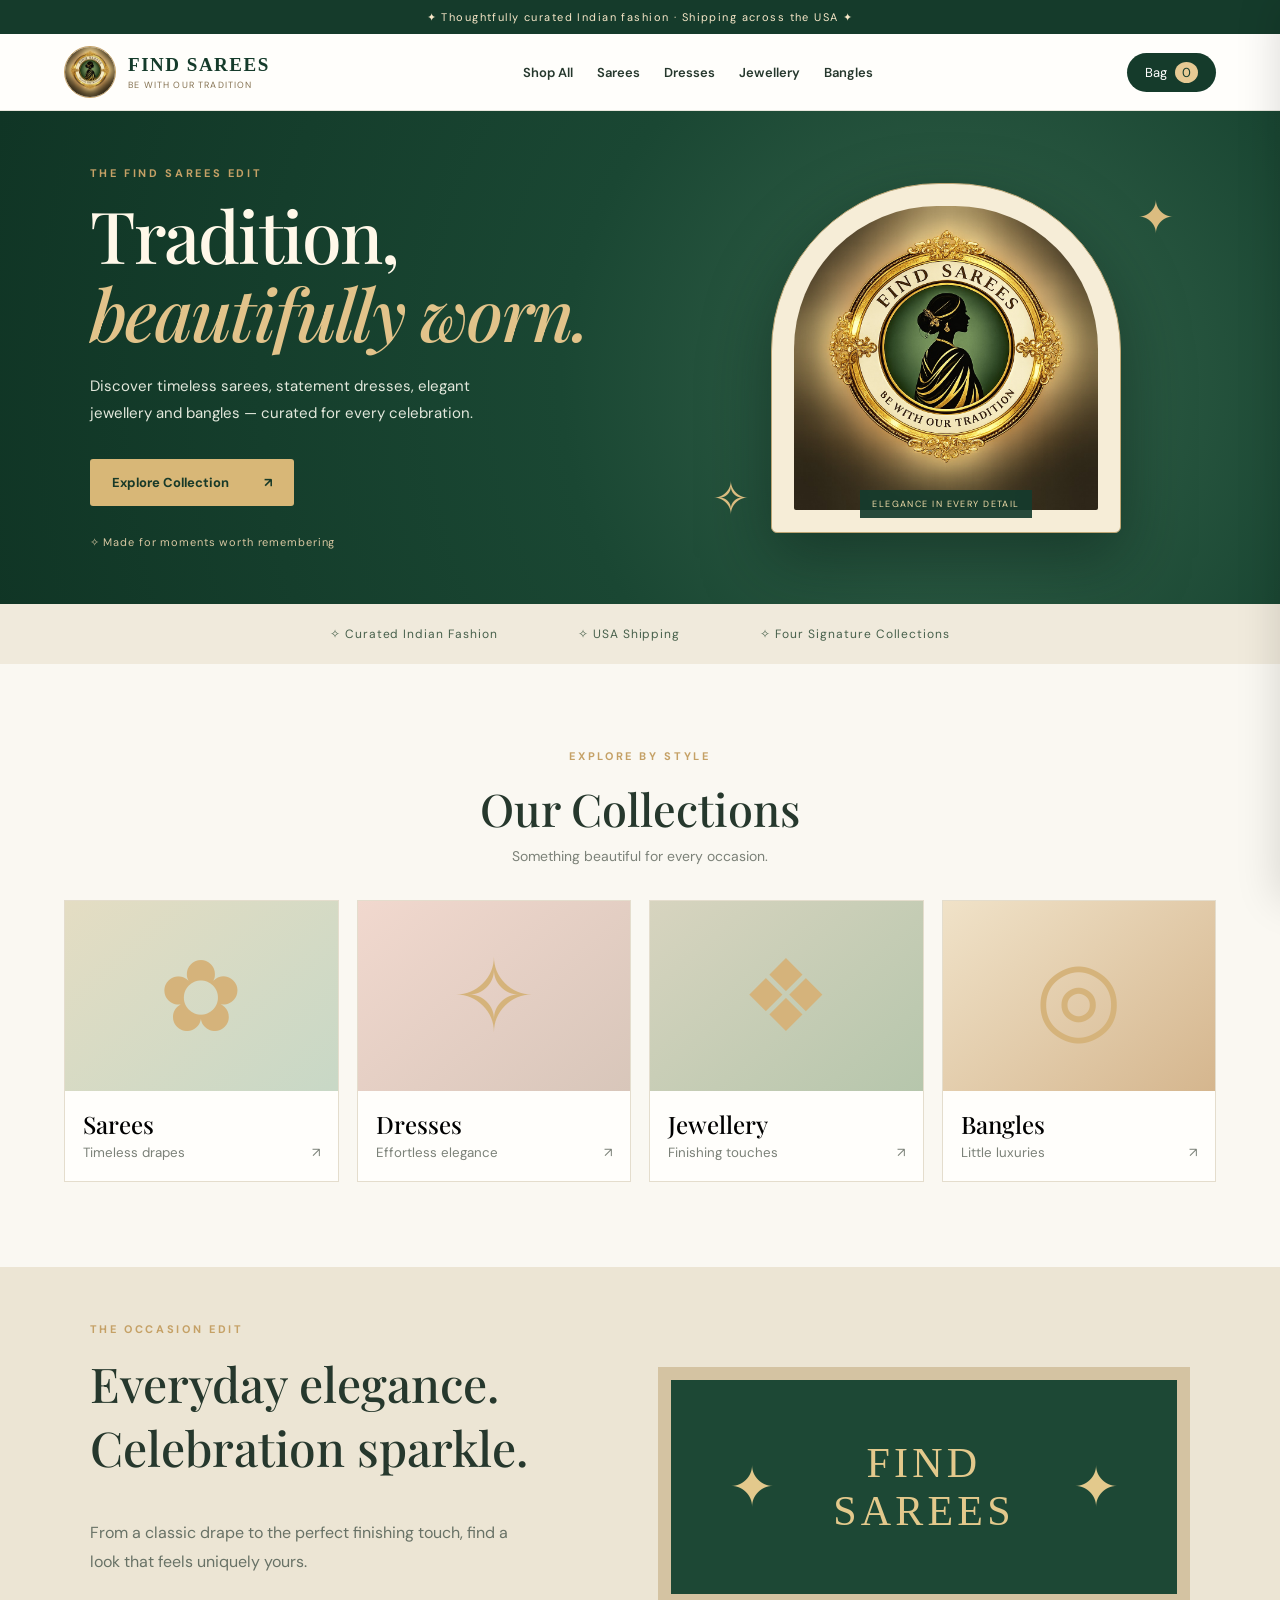
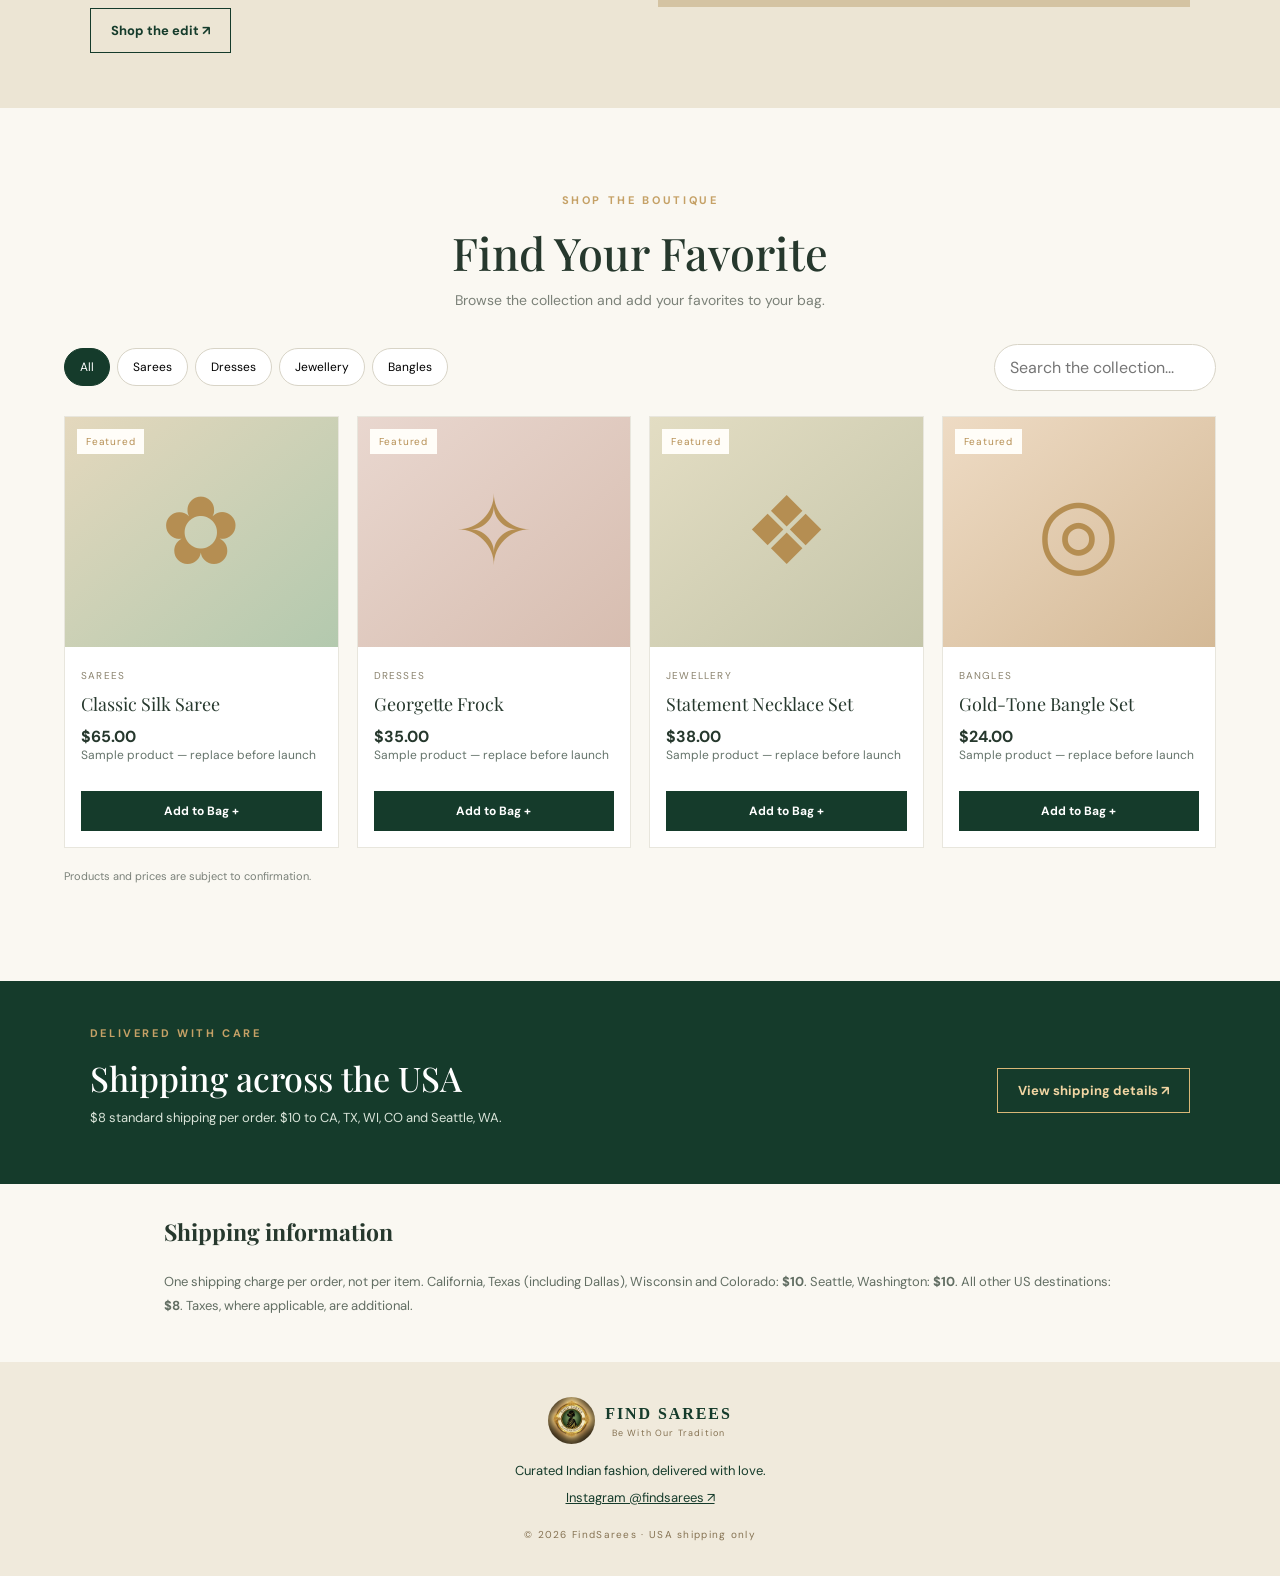
==== commit 89cb2131: "Add files via upload" ====
--- a/index.html
+++ b/index.html
@@ -5,7 +5,7 @@
 <section class="promise" aria-label="Shopping benefits"><span>✧ Curated Indian Fashion</span><span>✧ USA Shipping</span><span>✧ Four Signature Collections</span></section>
 <section class="section" id="collections"><div class="section-head"><p class="eyebrow">EXPLORE BY STYLE</p><h2>Our Collections</h2><p>Something beautiful for every occasion.</p></div><div class="category-grid"><button class="category-card" data-category="Sarees"><span class="category-art sarees">✿</span><strong>Sarees</strong><small>Timeless drapes <span>↗</span></small></button><button class="category-card" data-category="Dresses"><span class="category-art dresses">✧</span><strong>Dresses</strong><small>Effortless elegance <span>↗</span></small></button><button class="category-card" data-category="Jewellery"><span class="category-art jewellery">❖</span><strong>Jewellery</strong><small>Finishing touches <span>↗</span></small></button><button class="category-card" data-category="Bangles"><span class="category-art bangles">◎</span><strong>Bangles</strong><small>Little luxuries <span>↗</span></small></button></div></section>
 <section class="feature"><div><p class="eyebrow">THE OCCASION EDIT</p><h2>Everyday elegance.<br>Celebration sparkle.</h2><p>From a classic drape to the perfect finishing touch, find a look that feels uniquely yours.</p><a class="outline-button" href="#catalog">Shop the edit ↗</a></div><div class="feature-pattern">✦<span>FIND<br>SAREES</span>✦</div></section>
-<section class="section catalog-section" id="catalog"><div class="section-head"><p class="eyebrow">SHOP THE BOUTIQUE</p><h2>Find Your Favorite</h2><p>Browse the collection and add your favorites to your bag.</p></div><div class="catalog-tools"><div class="filters" id="filters" aria-label="Filter products"></div><input id="search" type="search" placeholder="Search the collection..." aria-label="Search products"></div><div id="productGrid" class="product-grid"></div><p class="demo-note">These are sample listings and illustrative prices. Replace with your actual photos, prices, and available inventory before accepting orders.</p></section>
+<section class="section catalog-section" id="catalog"><div class="section-head"><p class="eyebrow">SHOP THE BOUTIQUE</p><h2>Find Your Favorite</h2><p>Browse the collection and add your favorites to your bag.</p></div><div class="catalog-tools"><div class="filters" id="filters" aria-label="Filter products"></div><input id="search" type="search" placeholder="Search the collection..." aria-label="Search products"></div><div id="productGrid" class="product-grid"></div><p class="demo-note">Products and prices are subject to confirmation.</p></section>
 <section class="shipping-banner"><div><p class="eyebrow">DELIVERED WITH CARE</p><h2>Shipping across the USA</h2><p>$8 standard shipping per order. $10 to CA, TX, WI, CO and Seattle, WA.</p></div><a href="#shipping-info" class="outline-button">View shipping details ↗</a></section>
 <section class="shipping-info" id="shipping-info"><h3>Shipping information</h3><p>One shipping charge per order, not per item. California, Texas (including Dallas), Wisconsin and Colorado: <b>$10</b>. Seattle, Washington: <b>$10</b>. All other US destinations: <b>$8</b>. Taxes, where applicable, are additional.</p></section></main>
 <footer><div><img src="./findsarees-logo.jpg" alt="FindSarees"><div><b>FIND SAREES</b><small>Be With Our Tradition</small></div></div><p>Curated Indian fashion, delivered with love.</p><a href="https://www.instagram.com/findsarees/" target="_blank" rel="noopener noreferrer">Instagram @findsarees ↗</a><small>© <span id="year"></span> FindSarees · USA shipping only</small></footer>
